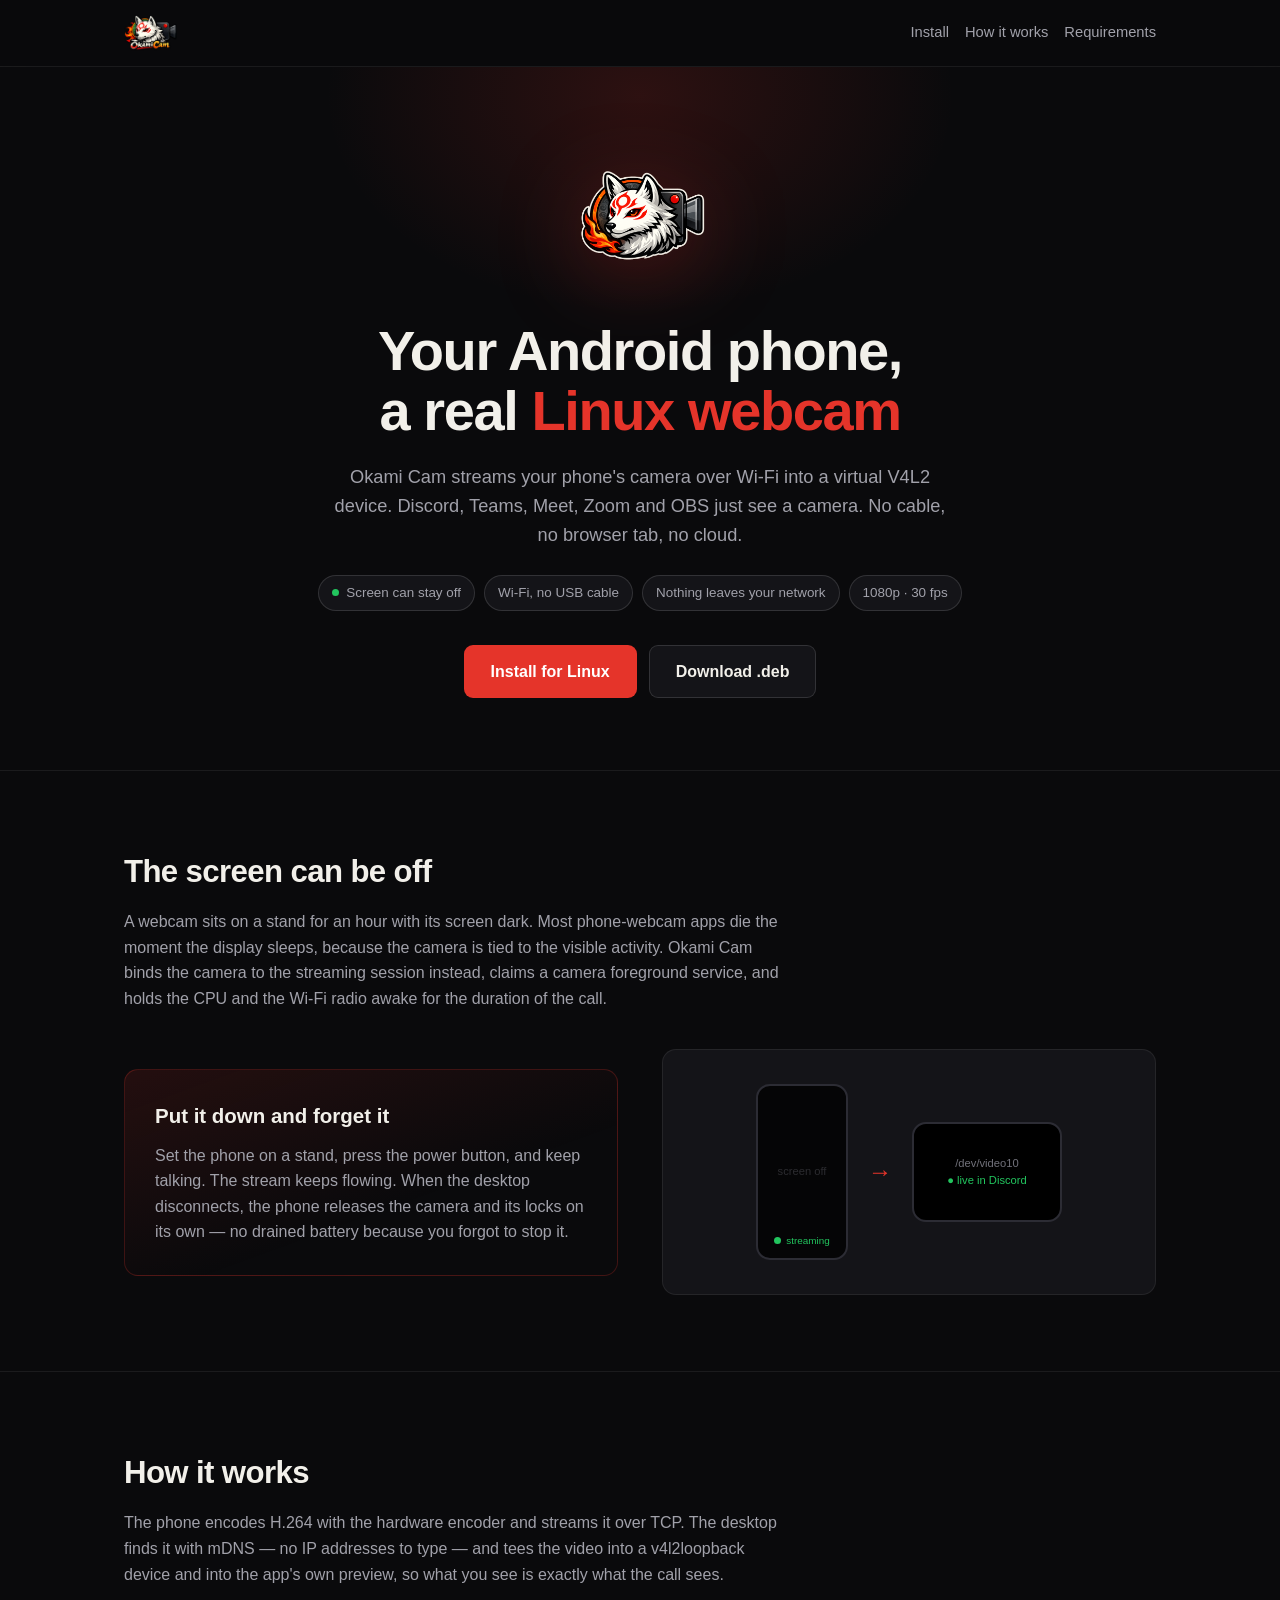
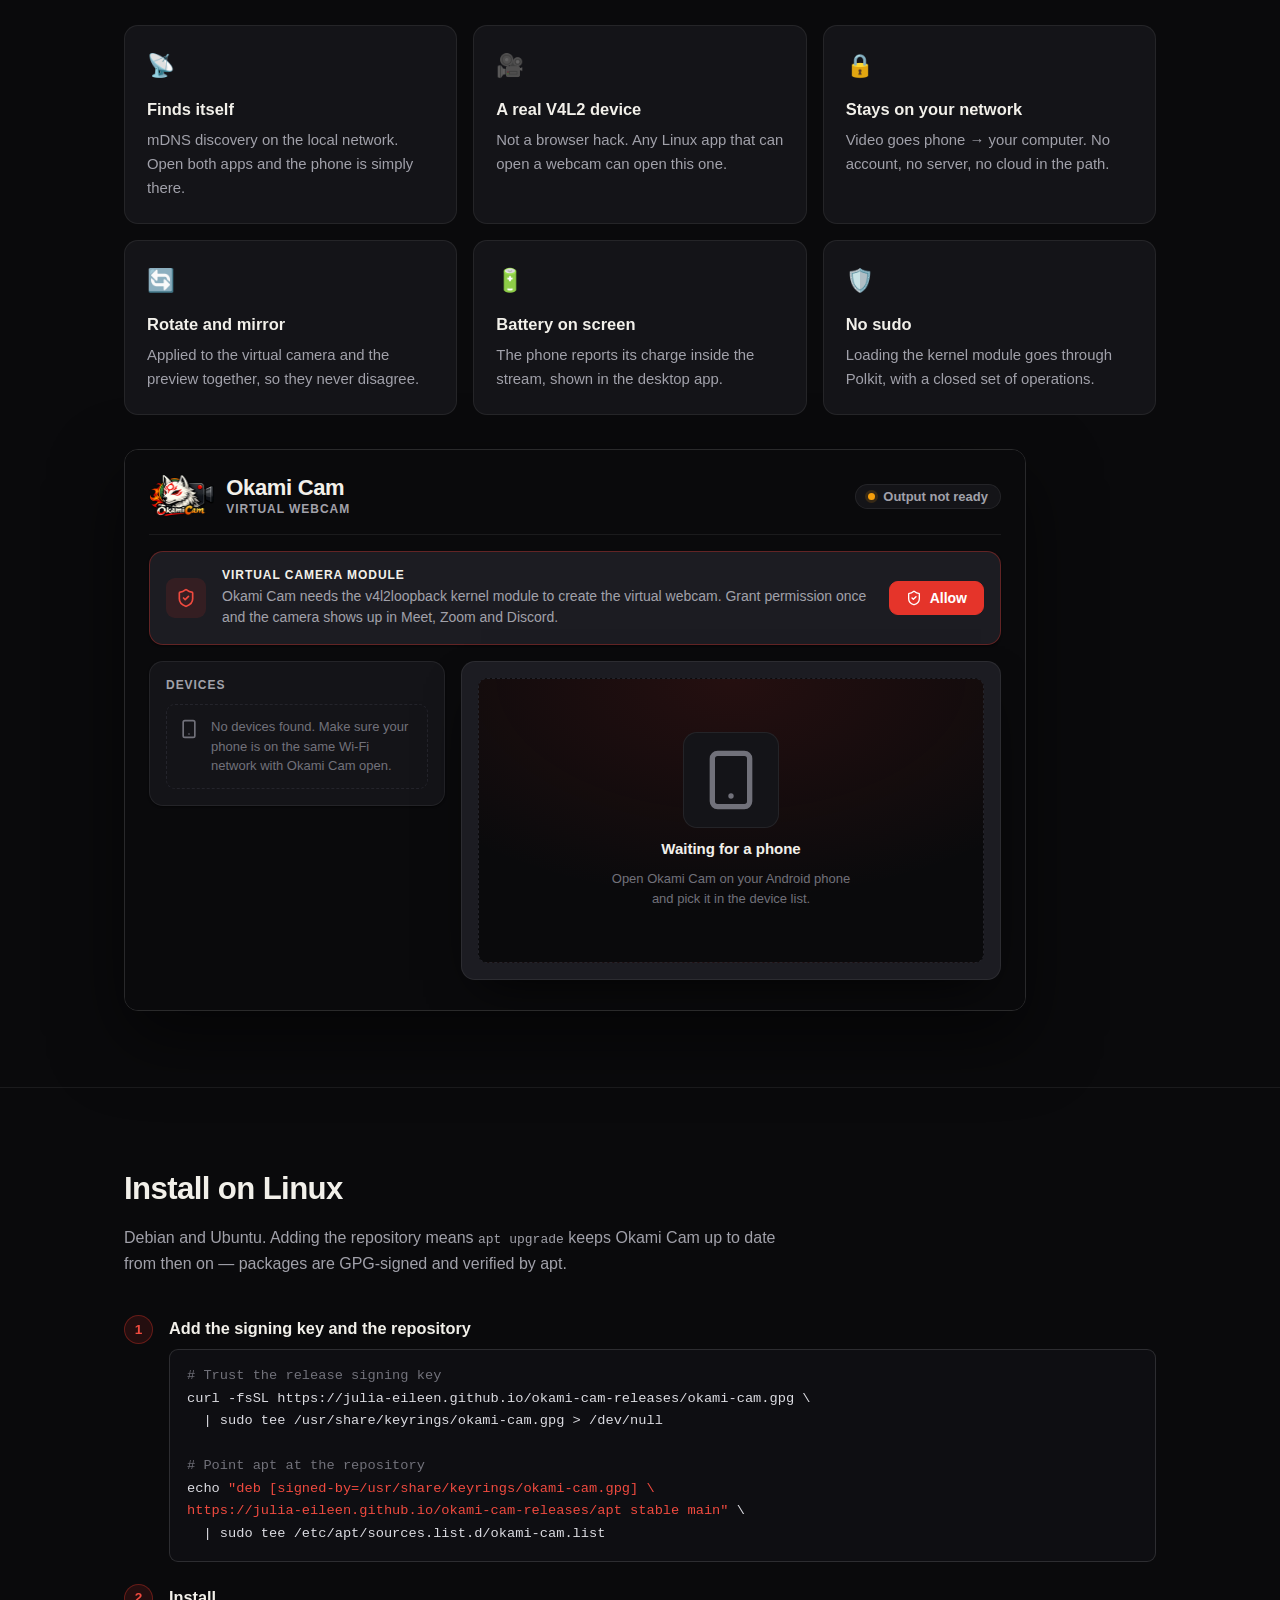
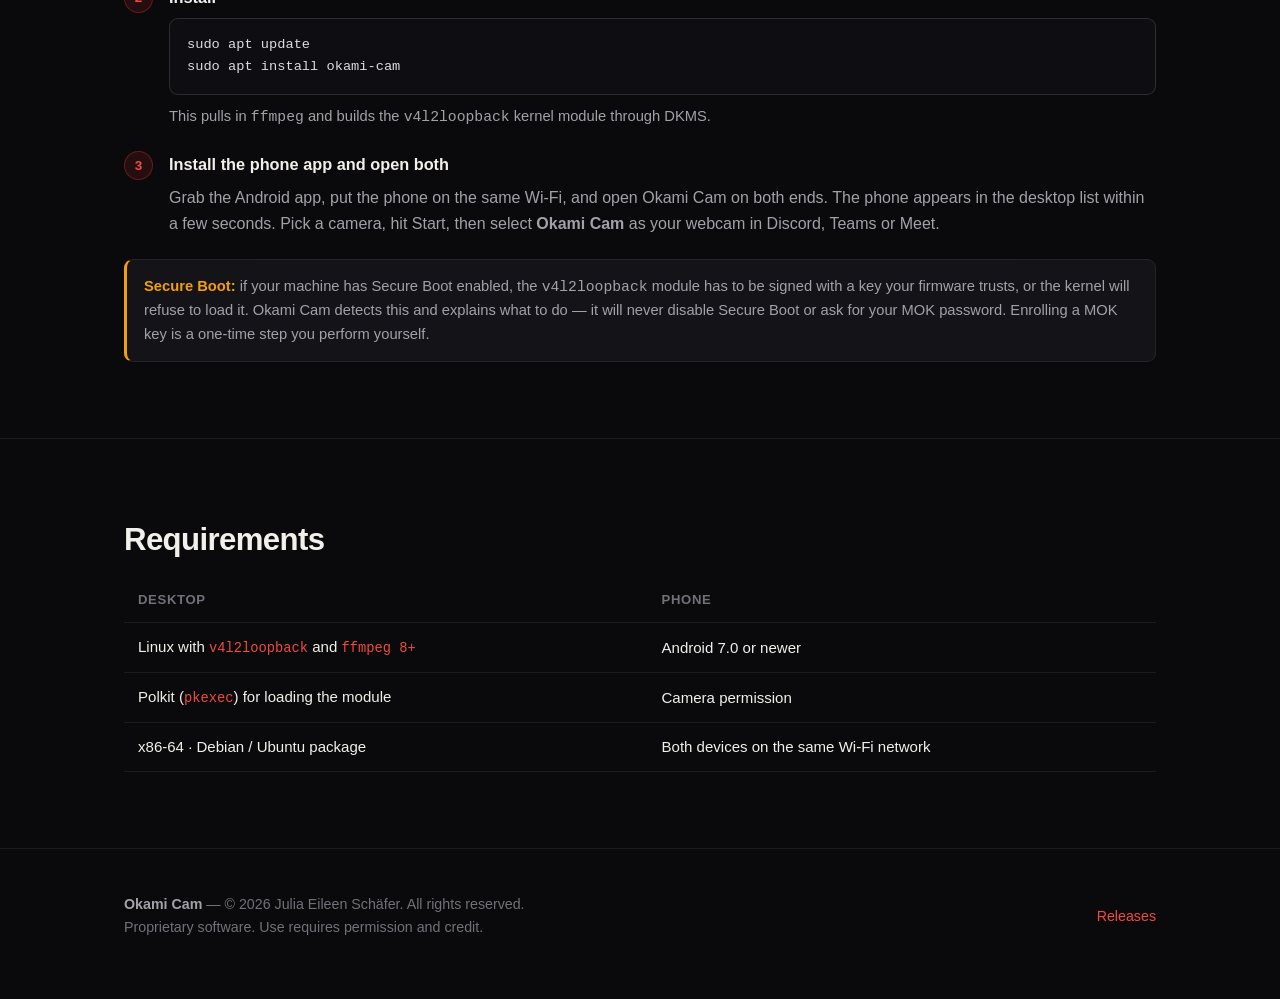
==== index.html @ b62a7951 "Publish Okami Cam 0.1.0 Landing page plus a signed APT repository, so "apt upgrade" keeps installs c" ====
<!doctype html>
<html lang="en">
<head>
<meta charset="utf-8">
<meta name="viewport" content="width=device-width, initial-scale=1">
<title>Okami Cam — your Android phone as a Linux webcam</title>
<meta name="description" content="Turn an Android phone into a native Linux virtual webcam over Wi-Fi. Works with Discord, Teams, Meet, Zoom and OBS. The phone's screen can stay off.">
<link rel="icon" href="assets/mark.png">
<meta property="og:title" content="Okami Cam">
<meta property="og:description" content="Your Android phone as a native Linux webcam, over Wi-Fi. The screen can stay off.">
<meta property="og:image" content="assets/mark.png">
<meta property="og:type" content="website">
<style>
  :root{
    --bg:#0a0a0c; --surface:#141418; --raised:#1c1c22;
    --line:rgba(255,255,255,.07); --line-strong:rgba(255,255,255,.13);
    --text:#f2f0ea; --text-2:#a1a1aa; --text-3:#71717a;
    --brand:#e5342a; --brand-hi:#f04a3f; --brand-soft:rgba(229,52,42,.12);
    --live:#22c55e; --warn:#f59e0b;
    --r:14px; --r-sm:9px;
    --mono:ui-monospace,"SFMono-Regular",Menlo,Consolas,"Liberation Mono",monospace;
  }
  *{box-sizing:border-box;margin:0;padding:0}
  html{scroll-behavior:smooth}
  body{
    background:var(--bg);color:var(--text);
    font-family:-apple-system,BlinkMacSystemFont,"Segoe UI",Roboto,Cantarell,sans-serif;
    line-height:1.6;-webkit-font-smoothing:antialiased;
  }
  .wrap{max-width:1080px;margin:0 auto;padding:0 24px}
  a{color:var(--brand-hi);text-decoration:none}
  a:hover{text-decoration:underline}

  /* ── header ── */
  header{position:sticky;top:0;z-index:20;backdrop-filter:blur(14px);
    background:rgba(10,10,12,.78);border-bottom:1px solid var(--line)}
  .nav{display:flex;align-items:center;gap:16px;height:66px}
  .nav img{height:36px;width:auto}
  .nav .spacer{flex:1}
  .nav a{color:var(--text-2);font-size:.92rem;font-weight:500}
  .nav a:hover{color:var(--text);text-decoration:none}
  @media(max-width:640px){.nav .hide-sm{display:none}}

  /* ── hero ── */
  .hero{position:relative;padding:88px 0 72px;text-align:center;overflow:hidden}
  .hero::before{content:"";position:absolute;inset:-40% 0 auto 50%;translate:-50% 0;
    width:900px;height:620px;background:radial-gradient(closest-side,rgba(229,52,42,.16),transparent 70%);
    pointer-events:none}
  .hero > *{position:relative}
  .hero img.mark{width:132px;height:132px;margin-bottom:26px;
    filter:drop-shadow(0 14px 42px rgba(229,52,42,.28))}
  h1{font-size:clamp(2.3rem,6vw,3.5rem);line-height:1.08;letter-spacing:-.025em;font-weight:800}
  h1 .accent{color:var(--brand)}
  .sub{margin:20px auto 0;max-width:620px;font-size:1.14rem;color:var(--text-2)}
  .badges{display:flex;flex-wrap:wrap;gap:9px;justify-content:center;margin-top:26px}
  .badge{display:inline-flex;align-items:center;gap:7px;padding:6px 13px;border-radius:999px;
    background:var(--surface);border:1px solid var(--line-strong);font-size:.84rem;color:var(--text-2)}
  .dot{width:7px;height:7px;border-radius:50%;background:var(--live)}
  .cta{display:flex;flex-wrap:wrap;gap:12px;justify-content:center;margin-top:34px}
  .btn{display:inline-flex;align-items:center;gap:9px;padding:13px 26px;border-radius:var(--r-sm);
    font-weight:650;font-size:1rem;transition:.18s;border:1px solid transparent}
  .btn-primary{background:var(--brand);color:#fff}
  .btn-primary:hover{background:var(--brand-hi);text-decoration:none;transform:translateY(-1px)}
  .btn-ghost{background:var(--surface);color:var(--text);border-color:var(--line-strong)}
  .btn-ghost:hover{background:var(--raised);text-decoration:none}

  /* ── sections ── */
  section{padding:76px 0;border-top:1px solid var(--line)}
  h2{font-size:1.95rem;letter-spacing:-.02em;font-weight:750;margin-bottom:12px}
  .lede{color:var(--text-2);max-width:660px;margin-bottom:38px}

  /* ── the killer feature ── */
  .spotlight{display:grid;grid-template-columns:1fr 1fr;gap:44px;align-items:center}
  @media(max-width:820px){.spotlight{grid-template-columns:1fr;gap:30px}}
  .spotlight .card{background:linear-gradient(160deg,var(--brand-soft),transparent 62%);
    border:1px solid rgba(229,52,42,.24);border-radius:var(--r);padding:30px}
  .spotlight h3{font-size:1.28rem;margin-bottom:10px}
  .spotlight p{color:var(--text-2)}
  .phone-demo{display:flex;align-items:center;justify-content:center;gap:20px;
    background:var(--surface);border:1px solid var(--line);border-radius:var(--r);padding:34px 20px}
  .screen{width:92px;height:176px;border-radius:14px;border:2px solid #2c2c34;background:#000;
    display:flex;align-items:center;justify-content:center;color:var(--text-3);font-size:.7rem;
    text-align:center;padding:8px;position:relative}
  .screen.off{background:#050506}
  .screen .live{position:absolute;bottom:10px;display:flex;align-items:center;gap:5px;
    font-size:.62rem;color:var(--live)}
  .arrow{color:var(--brand);font-size:1.5rem}

  /* ── feature grid ── */
  .grid{display:grid;grid-template-columns:repeat(auto-fit,minmax(255px,1fr));gap:16px}
  .feat{background:var(--surface);border:1px solid var(--line);border-radius:var(--r);padding:22px}
  .feat h3{font-size:1.03rem;margin-bottom:7px}
  .feat p{color:var(--text-2);font-size:.93rem}
  .feat .ico{font-size:1.4rem;margin-bottom:12px;display:block}

  /* ── install ── */
  .step{display:flex;gap:16px;margin-bottom:22px}
  .num{flex:none;width:29px;height:29px;border-radius:50%;background:var(--brand-soft);
    border:1px solid rgba(229,52,42,.35);color:var(--brand-hi);display:flex;align-items:center;
    justify-content:center;font-size:.85rem;font-weight:700}
  .step-body{flex:1;min-width:0}
  .step h3{font-size:1.02rem;margin-bottom:8px}
  pre{background:#0e0e12;border:1px solid var(--line-strong);border-radius:var(--r-sm);
    padding:15px 17px;overflow-x:auto;font-family:var(--mono);font-size:.855rem;line-height:1.65;
    color:#dcdce2;position:relative}
  pre .c{color:var(--text-3)}
  pre .k{color:var(--brand-hi)}
  .note{display:flex;gap:12px;background:var(--surface);border:1px solid var(--line);
    border-left:3px solid var(--warn);border-radius:var(--r-sm);padding:15px 17px;margin-top:12px}
  .note strong{color:var(--warn)}
  .note p{color:var(--text-2);font-size:.92rem}

  /* ── shot ── */
  .shot{border:1px solid var(--line-strong);border-radius:var(--r);overflow:hidden;
    box-shadow:0 28px 70px rgba(0,0,0,.55);max-width:100%;display:block;margin-top:8px}

  /* ── req table ── */
  table{width:100%;border-collapse:collapse;font-size:.94rem}
  th,td{text-align:left;padding:12px 14px;border-bottom:1px solid var(--line)}
  th{color:var(--text-3);font-weight:600;font-size:.82rem;text-transform:uppercase;letter-spacing:.05em}
  td code{font-family:var(--mono);font-size:.86rem;color:var(--brand-hi)}

  footer{padding:44px 0 60px;border-top:1px solid var(--line);color:var(--text-3);font-size:.89rem}
  footer .row{display:flex;flex-wrap:wrap;gap:14px;align-items:center;justify-content:space-between}
</style>
</head>
<body>

<header>
  <div class="wrap nav">
    <img src="assets/logo.png" alt="Okami Cam">
    <span class="spacer"></span>
    <a href="#install">Install</a>
    <a href="#how" class="hide-sm">How it works</a>
    <a href="#requirements" class="hide-sm">Requirements</a>
  </div>
</header>

<div class="hero">
  <div class="wrap">
    <img class="mark" src="assets/mark.png" alt="">
    <h1>Your Android phone,<br>a real <span class="accent">Linux webcam</span></h1>
    <p class="sub">
      Okami Cam streams your phone's camera over Wi‑Fi into a virtual V4L2 device.
      Discord, Teams, Meet, Zoom and OBS just see a camera. No cable, no browser tab, no cloud.
    </p>
    <div class="badges">
      <span class="badge"><span class="dot"></span> Screen can stay off</span>
      <span class="badge">Wi‑Fi, no USB cable</span>
      <span class="badge">Nothing leaves your network</span>
      <span class="badge">1080p&nbsp;·&nbsp;30&nbsp;fps</span>
    </div>
    <div class="cta">
      <a class="btn btn-primary" href="#install">Install for Linux</a>
      <a class="btn btn-ghost" href="https://github.com/julia-eileen/okami-cam-releases/releases/latest">Download .deb</a>
    </div>
  </div>
</div>

<section id="why">
  <div class="wrap">
    <h2>The screen can be off</h2>
    <p class="lede">
      A webcam sits on a stand for an hour with its screen dark. Most phone‑webcam apps
      die the moment the display sleeps, because the camera is tied to the visible activity.
      Okami Cam binds the camera to the streaming session instead, claims a camera foreground
      service, and holds the CPU and the Wi‑Fi radio awake for the duration of the call.
    </p>
    <div class="spotlight">
      <div class="card">
        <h3>Put it down and forget it</h3>
        <p>
          Set the phone on a stand, press the power button, and keep talking. The stream
          keeps flowing. When the desktop disconnects, the phone releases the camera and
          its locks on its own — no drained battery because you forgot to stop it.
        </p>
      </div>
      <div class="phone-demo">
        <div class="screen off">
          <span style="opacity:.35">screen off</span>
          <span class="live"><span class="dot"></span> streaming</span>
        </div>
        <span class="arrow">→</span>
        <div class="screen" style="width:150px;height:100px">
          <span>/dev/video10<br><span style="color:var(--live)">● live in Discord</span></span>
        </div>
      </div>
    </div>
  </div>
</section>

<section id="how">
  <div class="wrap">
    <h2>How it works</h2>
    <p class="lede">
      The phone encodes H.264 with the hardware encoder and streams it over TCP. The desktop
      finds it with mDNS — no IP addresses to type — and tees the video into a v4l2loopback
      device and into the app's own preview, so what you see is exactly what the call sees.
    </p>
    <div class="grid">
      <div class="feat"><span class="ico">📡</span><h3>Finds itself</h3>
        <p>mDNS discovery on the local network. Open both apps and the phone is simply there.</p></div>
      <div class="feat"><span class="ico">🎥</span><h3>A real V4L2 device</h3>
        <p>Not a browser hack. Any Linux app that can open a webcam can open this one.</p></div>
      <div class="feat"><span class="ico">🔒</span><h3>Stays on your network</h3>
        <p>Video goes phone → your computer. No account, no server, no cloud in the path.</p></div>
      <div class="feat"><span class="ico">🔄</span><h3>Rotate and mirror</h3>
        <p>Applied to the virtual camera and the preview together, so they never disagree.</p></div>
      <div class="feat"><span class="ico">🔋</span><h3>Battery on screen</h3>
        <p>The phone reports its charge inside the stream, shown in the desktop app.</p></div>
      <div class="feat"><span class="ico">🛡️</span><h3>No sudo</h3>
        <p>Loading the kernel module goes through Polkit, with a closed set of operations.</p></div>
    </div>
    <img class="shot" src="assets/screenshot.png" alt="The Okami Cam desktop app" style="margin-top:34px">
  </div>
</section>

<section id="install">
  <div class="wrap">
    <h2>Install on Linux</h2>
    <p class="lede">
      Debian and Ubuntu. Adding the repository means <code>apt upgrade</code> keeps Okami Cam
      up to date from then on — packages are GPG‑signed and verified by apt.
    </p>

    <div class="step">
      <div class="num">1</div>
      <div class="step-body">
        <h3>Add the signing key and the repository</h3>
<pre><span class="c"># Trust the release signing key</span>
curl -fsSL https://julia-eileen.github.io/okami-cam-releases/okami-cam.gpg \
  | sudo tee /usr/share/keyrings/okami-cam.gpg &gt; /dev/null

<span class="c"># Point apt at the repository</span>
echo <span class="k">"deb [signed-by=/usr/share/keyrings/okami-cam.gpg] \
https://julia-eileen.github.io/okami-cam-releases/apt stable main"</span> \
  | sudo tee /etc/apt/sources.list.d/okami-cam.list</pre>
      </div>
    </div>

    <div class="step">
      <div class="num">2</div>
      <div class="step-body">
        <h3>Install</h3>
<pre>sudo apt update
sudo apt install okami-cam</pre>
        <p style="color:var(--text-2);font-size:.92rem;margin-top:10px">
          This pulls in <code>ffmpeg</code> and builds the <code>v4l2loopback</code> kernel
          module through DKMS.
        </p>
      </div>
    </div>

    <div class="step">
      <div class="num">3</div>
      <div class="step-body">
        <h3>Install the phone app and open both</h3>
        <p style="color:var(--text-2)">
          Grab the Android app, put the phone on the same Wi‑Fi, and open Okami Cam on both
          ends. The phone appears in the desktop list within a few seconds. Pick a camera,
          hit Start, then select <strong>Okami Cam</strong> as your webcam in Discord, Teams
          or Meet.
        </p>
      </div>
    </div>

    <div class="note">
      <div>
        <p><strong>Secure Boot:</strong> if your machine has Secure Boot enabled, the
        <code>v4l2loopback</code> module has to be signed with a key your firmware trusts, or the
        kernel will refuse to load it. Okami Cam detects this and explains what to do — it will
        never disable Secure Boot or ask for your MOK password. Enrolling a MOK key is a
        one‑time step you perform yourself.</p>
      </div>
    </div>
  </div>
</section>

<section id="requirements">
  <div class="wrap">
    <h2>Requirements</h2>
    <table>
      <tr><th>Desktop</th><th>Phone</th></tr>
      <tr>
        <td>Linux with <code>v4l2loopback</code> and <code>ffmpeg 8+</code></td>
        <td>Android 7.0 or newer</td>
      </tr>
      <tr>
        <td>Polkit (<code>pkexec</code>) for loading the module</td>
        <td>Camera permission</td>
      </tr>
      <tr>
        <td>x86‑64 · Debian / Ubuntu package</td>
        <td>Both devices on the same Wi‑Fi network</td>
      </tr>
    </table>
  </div>
</section>

<footer>
  <div class="wrap row">
    <div>
      <strong style="color:var(--text-2)">Okami Cam</strong> — © 2026 Julia Eileen Schäfer.
      All rights reserved.<br>
      Proprietary software. Use requires permission and credit.
    </div>
    <div><a href="https://github.com/julia-eileen/okami-cam-releases/releases">Releases</a></div>
  </div>
</footer>

</body>
</html>
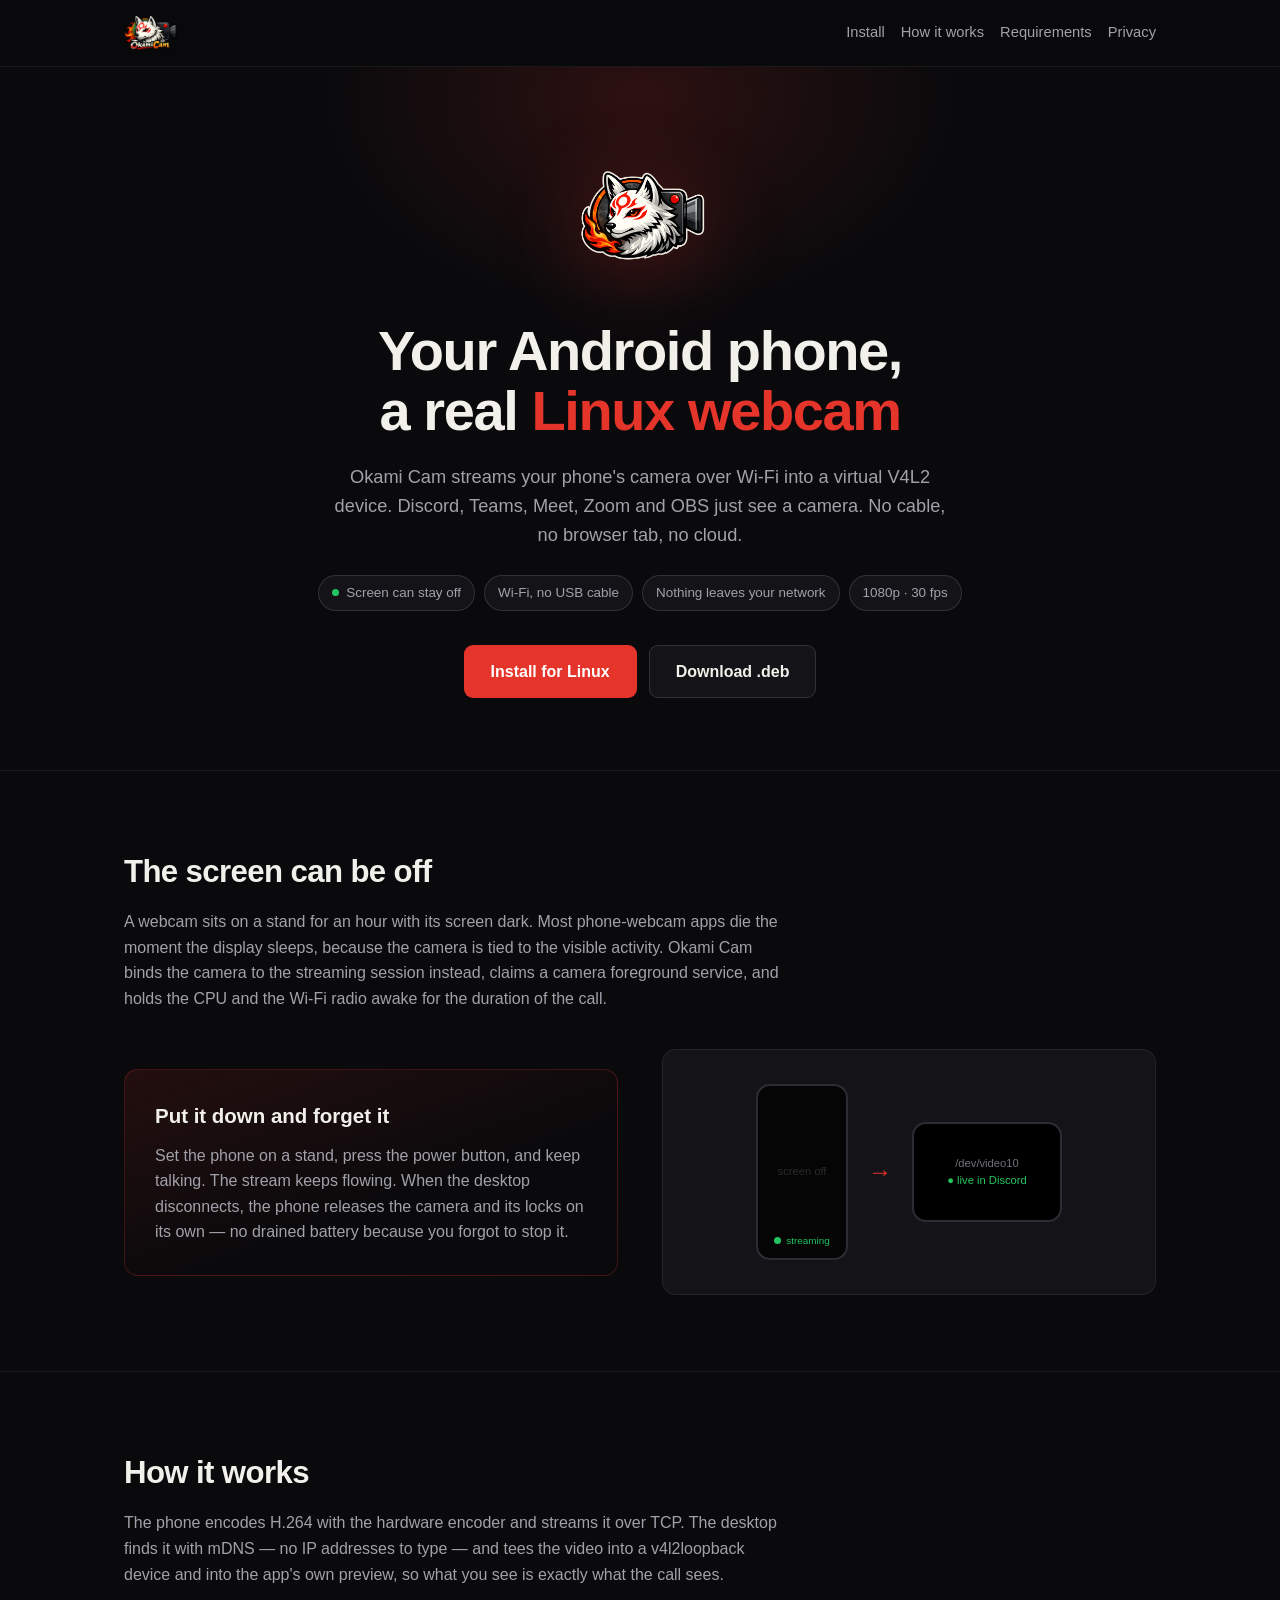
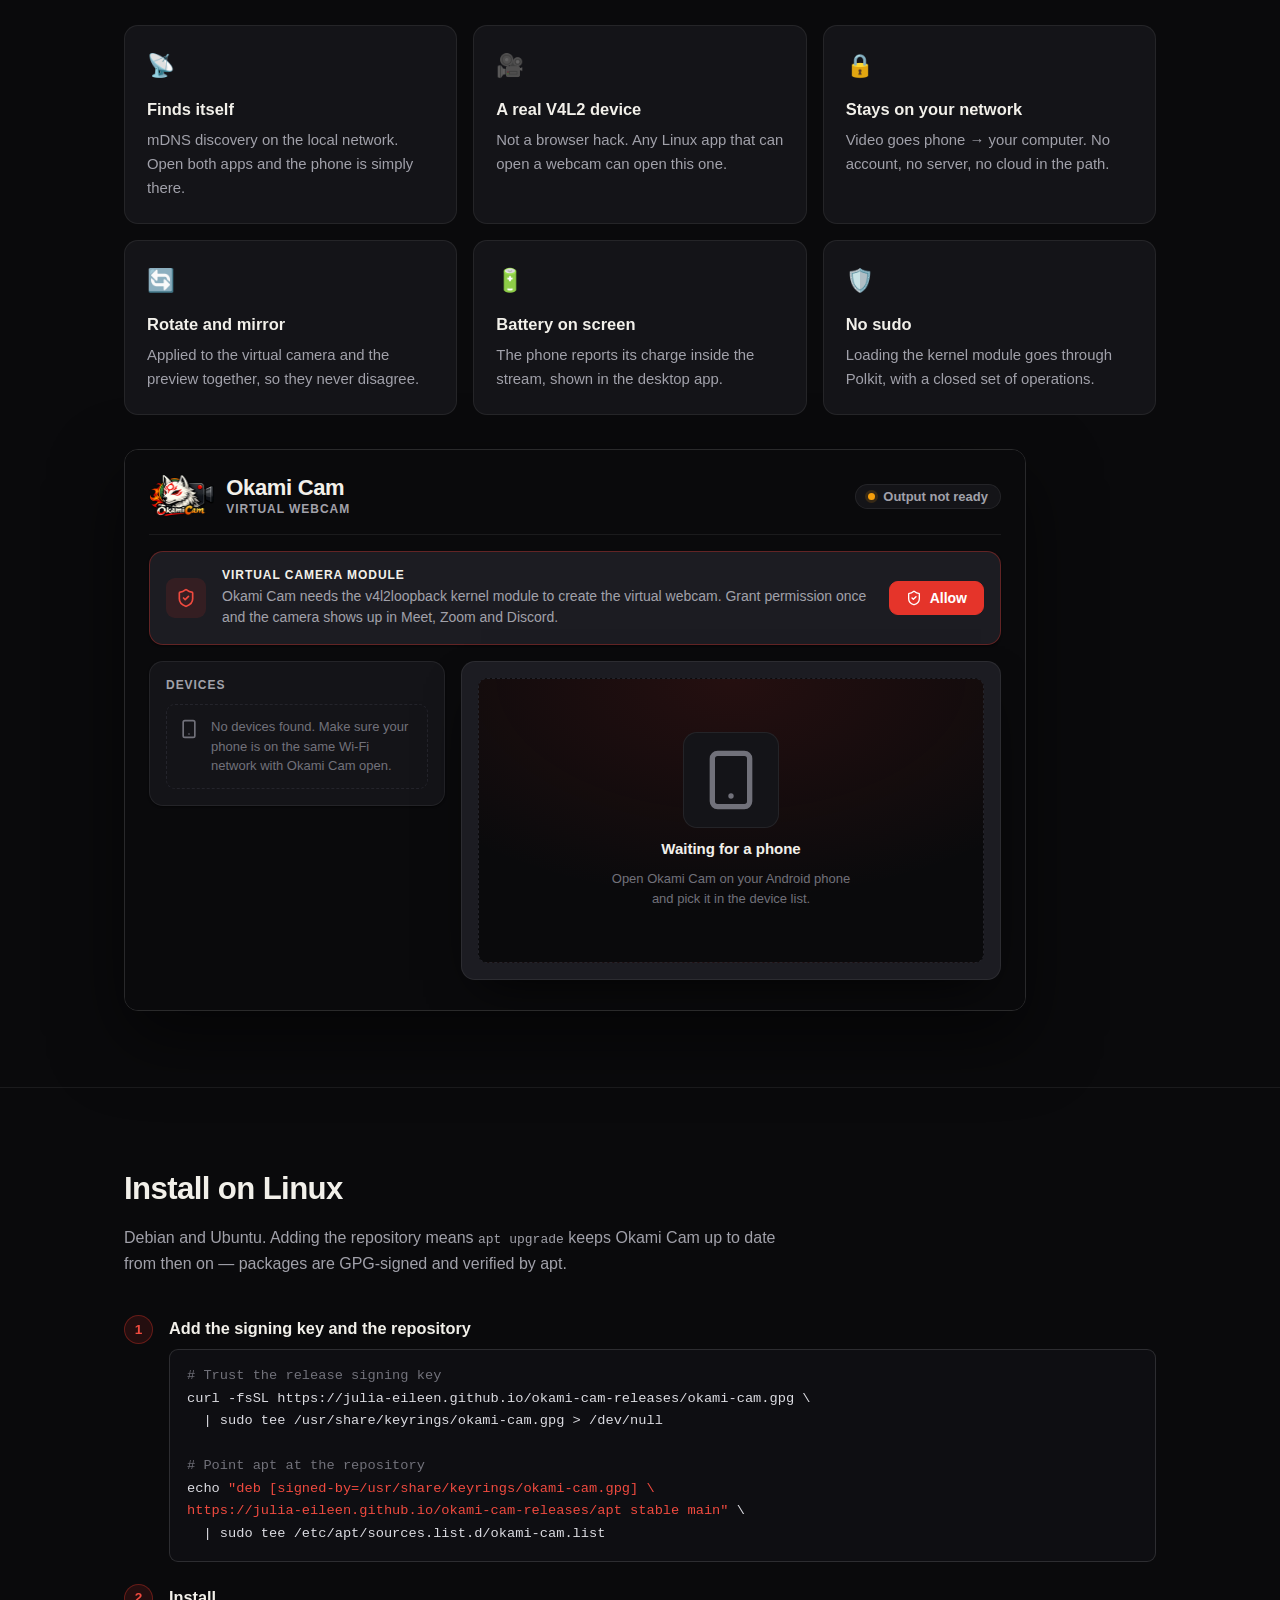
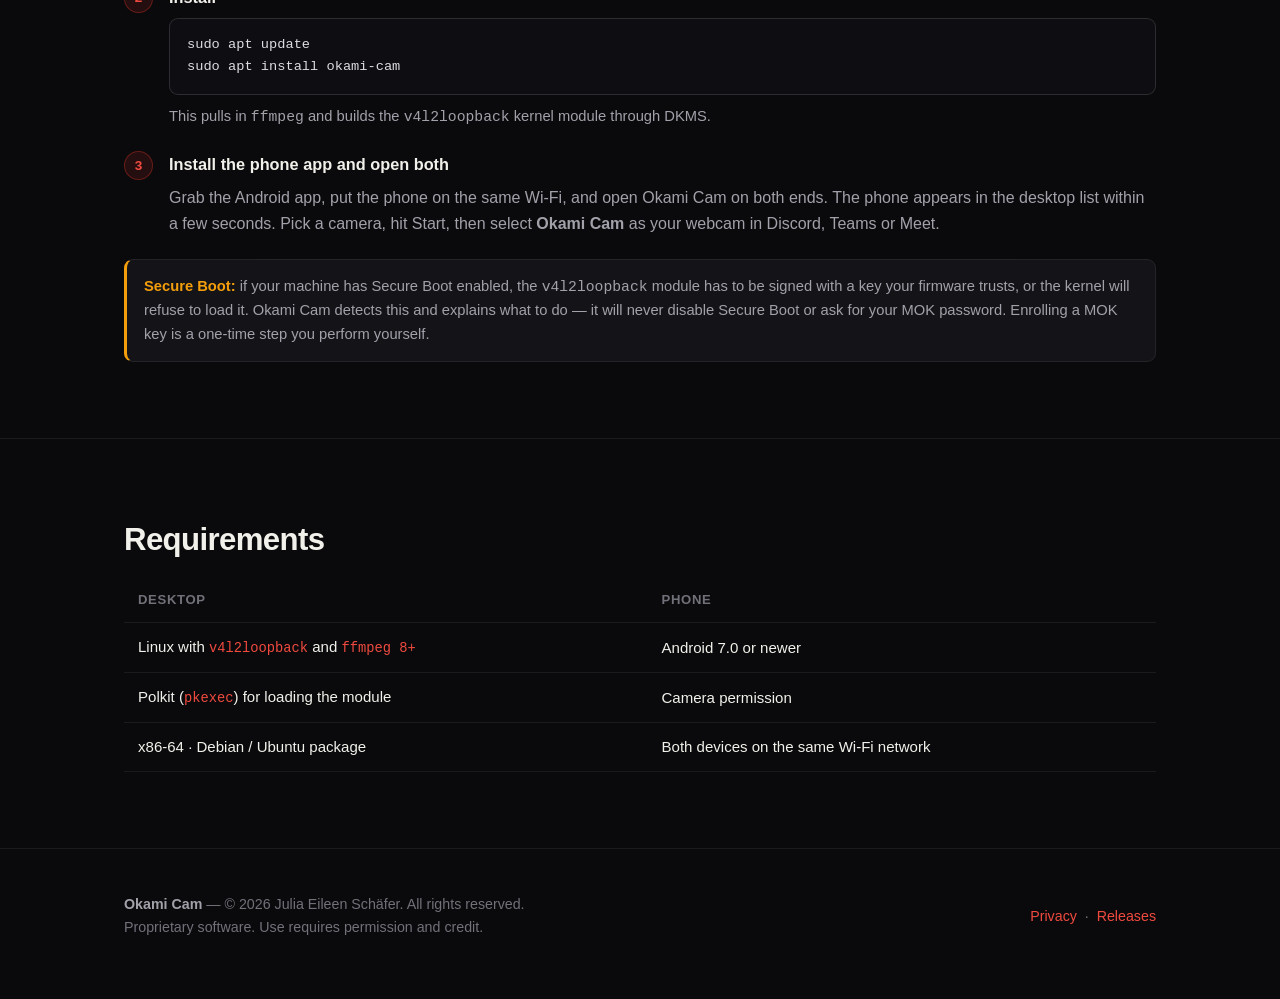
==== commit 9d6f0ce9: "Add the privacy policy Required for the Google Play listing, which needs a public, non-editable URL " ====
--- a/index.html
+++ b/index.html
@@ -10,119 +10,7 @@
 <meta property="og:description" content="Your Android phone as a native Linux webcam, over Wi-Fi. The screen can stay off.">
 <meta property="og:image" content="assets/mark.png">
 <meta property="og:type" content="website">
-<style>
-  :root{
-    --bg:#0a0a0c; --surface:#141418; --raised:#1c1c22;
-    --line:rgba(255,255,255,.07); --line-strong:rgba(255,255,255,.13);
-    --text:#f2f0ea; --text-2:#a1a1aa; --text-3:#71717a;
-    --brand:#e5342a; --brand-hi:#f04a3f; --brand-soft:rgba(229,52,42,.12);
-    --live:#22c55e; --warn:#f59e0b;
-    --r:14px; --r-sm:9px;
-    --mono:ui-monospace,"SFMono-Regular",Menlo,Consolas,"Liberation Mono",monospace;
-  }
-  *{box-sizing:border-box;margin:0;padding:0}
-  html{scroll-behavior:smooth}
-  body{
-    background:var(--bg);color:var(--text);
-    font-family:-apple-system,BlinkMacSystemFont,"Segoe UI",Roboto,Cantarell,sans-serif;
-    line-height:1.6;-webkit-font-smoothing:antialiased;
-  }
-  .wrap{max-width:1080px;margin:0 auto;padding:0 24px}
-  a{color:var(--brand-hi);text-decoration:none}
-  a:hover{text-decoration:underline}
-
-  /* ── header ── */
-  header{position:sticky;top:0;z-index:20;backdrop-filter:blur(14px);
-    background:rgba(10,10,12,.78);border-bottom:1px solid var(--line)}
-  .nav{display:flex;align-items:center;gap:16px;height:66px}
-  .nav img{height:36px;width:auto}
-  .nav .spacer{flex:1}
-  .nav a{color:var(--text-2);font-size:.92rem;font-weight:500}
-  .nav a:hover{color:var(--text);text-decoration:none}
-  @media(max-width:640px){.nav .hide-sm{display:none}}
-
-  /* ── hero ── */
-  .hero{position:relative;padding:88px 0 72px;text-align:center;overflow:hidden}
-  .hero::before{content:"";position:absolute;inset:-40% 0 auto 50%;translate:-50% 0;
-    width:900px;height:620px;background:radial-gradient(closest-side,rgba(229,52,42,.16),transparent 70%);
-    pointer-events:none}
-  .hero > *{position:relative}
-  .hero img.mark{width:132px;height:132px;margin-bottom:26px;
-    filter:drop-shadow(0 14px 42px rgba(229,52,42,.28))}
-  h1{font-size:clamp(2.3rem,6vw,3.5rem);line-height:1.08;letter-spacing:-.025em;font-weight:800}
-  h1 .accent{color:var(--brand)}
-  .sub{margin:20px auto 0;max-width:620px;font-size:1.14rem;color:var(--text-2)}
-  .badges{display:flex;flex-wrap:wrap;gap:9px;justify-content:center;margin-top:26px}
-  .badge{display:inline-flex;align-items:center;gap:7px;padding:6px 13px;border-radius:999px;
-    background:var(--surface);border:1px solid var(--line-strong);font-size:.84rem;color:var(--text-2)}
-  .dot{width:7px;height:7px;border-radius:50%;background:var(--live)}
-  .cta{display:flex;flex-wrap:wrap;gap:12px;justify-content:center;margin-top:34px}
-  .btn{display:inline-flex;align-items:center;gap:9px;padding:13px 26px;border-radius:var(--r-sm);
-    font-weight:650;font-size:1rem;transition:.18s;border:1px solid transparent}
-  .btn-primary{background:var(--brand);color:#fff}
-  .btn-primary:hover{background:var(--brand-hi);text-decoration:none;transform:translateY(-1px)}
-  .btn-ghost{background:var(--surface);color:var(--text);border-color:var(--line-strong)}
-  .btn-ghost:hover{background:var(--raised);text-decoration:none}
-
-  /* ── sections ── */
-  section{padding:76px 0;border-top:1px solid var(--line)}
-  h2{font-size:1.95rem;letter-spacing:-.02em;font-weight:750;margin-bottom:12px}
-  .lede{color:var(--text-2);max-width:660px;margin-bottom:38px}
-
-  /* ── the killer feature ── */
-  .spotlight{display:grid;grid-template-columns:1fr 1fr;gap:44px;align-items:center}
-  @media(max-width:820px){.spotlight{grid-template-columns:1fr;gap:30px}}
-  .spotlight .card{background:linear-gradient(160deg,var(--brand-soft),transparent 62%);
-    border:1px solid rgba(229,52,42,.24);border-radius:var(--r);padding:30px}
-  .spotlight h3{font-size:1.28rem;margin-bottom:10px}
-  .spotlight p{color:var(--text-2)}
-  .phone-demo{display:flex;align-items:center;justify-content:center;gap:20px;
-    background:var(--surface);border:1px solid var(--line);border-radius:var(--r);padding:34px 20px}
-  .screen{width:92px;height:176px;border-radius:14px;border:2px solid #2c2c34;background:#000;
-    display:flex;align-items:center;justify-content:center;color:var(--text-3);font-size:.7rem;
-    text-align:center;padding:8px;position:relative}
-  .screen.off{background:#050506}
-  .screen .live{position:absolute;bottom:10px;display:flex;align-items:center;gap:5px;
-    font-size:.62rem;color:var(--live)}
-  .arrow{color:var(--brand);font-size:1.5rem}
-
-  /* ── feature grid ── */
-  .grid{display:grid;grid-template-columns:repeat(auto-fit,minmax(255px,1fr));gap:16px}
-  .feat{background:var(--surface);border:1px solid var(--line);border-radius:var(--r);padding:22px}
-  .feat h3{font-size:1.03rem;margin-bottom:7px}
-  .feat p{color:var(--text-2);font-size:.93rem}
-  .feat .ico{font-size:1.4rem;margin-bottom:12px;display:block}
-
-  /* ── install ── */
-  .step{display:flex;gap:16px;margin-bottom:22px}
-  .num{flex:none;width:29px;height:29px;border-radius:50%;background:var(--brand-soft);
-    border:1px solid rgba(229,52,42,.35);color:var(--brand-hi);display:flex;align-items:center;
-    justify-content:center;font-size:.85rem;font-weight:700}
-  .step-body{flex:1;min-width:0}
-  .step h3{font-size:1.02rem;margin-bottom:8px}
-  pre{background:#0e0e12;border:1px solid var(--line-strong);border-radius:var(--r-sm);
-    padding:15px 17px;overflow-x:auto;font-family:var(--mono);font-size:.855rem;line-height:1.65;
-    color:#dcdce2;position:relative}
-  pre .c{color:var(--text-3)}
-  pre .k{color:var(--brand-hi)}
-  .note{display:flex;gap:12px;background:var(--surface);border:1px solid var(--line);
-    border-left:3px solid var(--warn);border-radius:var(--r-sm);padding:15px 17px;margin-top:12px}
-  .note strong{color:var(--warn)}
-  .note p{color:var(--text-2);font-size:.92rem}
-
-  /* ── shot ── */
-  .shot{border:1px solid var(--line-strong);border-radius:var(--r);overflow:hidden;
-    box-shadow:0 28px 70px rgba(0,0,0,.55);max-width:100%;display:block;margin-top:8px}
-
-  /* ── req table ── */
-  table{width:100%;border-collapse:collapse;font-size:.94rem}
-  th,td{text-align:left;padding:12px 14px;border-bottom:1px solid var(--line)}
-  th{color:var(--text-3);font-weight:600;font-size:.82rem;text-transform:uppercase;letter-spacing:.05em}
-  td code{font-family:var(--mono);font-size:.86rem;color:var(--brand-hi)}
-
-  footer{padding:44px 0 60px;border-top:1px solid var(--line);color:var(--text-3);font-size:.89rem}
-  footer .row{display:flex;flex-wrap:wrap;gap:14px;align-items:center;justify-content:space-between}
-</style>
+<link rel="stylesheet" href="style.css">
 </head>
 <body>
 
@@ -133,6 +21,7 @@
     <a href="#install">Install</a>
     <a href="#how" class="hide-sm">How it works</a>
     <a href="#requirements" class="hide-sm">Requirements</a>
+    <a href="privacy.html" class="hide-sm">Privacy</a>
   </div>
 </header>
 
@@ -304,7 +193,7 @@
       All rights reserved.<br>
       Proprietary software. Use requires permission and credit.
     </div>
-    <div><a href="https://github.com/julia-eileen/okami-cam-releases/releases">Releases</a></div>
+    <div><a href="privacy.html">Privacy</a> &nbsp;·&nbsp; <a href="https://github.com/julia-eileen/okami-cam-releases/releases">Releases</a></div>
   </div>
 </footer>
 
--- a/style.css
+++ b/style.css
@@ -0,0 +1,135 @@
+:root{
+    --bg:#0a0a0c; --surface:#141418; --raised:#1c1c22;
+    --line:rgba(255,255,255,.07); --line-strong:rgba(255,255,255,.13);
+    --text:#f2f0ea; --text-2:#a1a1aa; --text-3:#71717a;
+    --brand:#e5342a; --brand-hi:#f04a3f; --brand-soft:rgba(229,52,42,.12);
+    --live:#22c55e; --warn:#f59e0b;
+    --r:14px; --r-sm:9px;
+    --mono:ui-monospace,"SFMono-Regular",Menlo,Consolas,"Liberation Mono",monospace;
+  }
+  *{box-sizing:border-box;margin:0;padding:0}
+  html{scroll-behavior:smooth}
+  body{
+    background:var(--bg);color:var(--text);
+    font-family:-apple-system,BlinkMacSystemFont,"Segoe UI",Roboto,Cantarell,sans-serif;
+    line-height:1.6;-webkit-font-smoothing:antialiased;
+  }
+  .wrap{max-width:1080px;margin:0 auto;padding:0 24px}
+  a{color:var(--brand-hi);text-decoration:none}
+  a:hover{text-decoration:underline}
+
+  /* ── header ── */
+  header{position:sticky;top:0;z-index:20;backdrop-filter:blur(14px);
+    background:rgba(10,10,12,.78);border-bottom:1px solid var(--line)}
+  .nav{display:flex;align-items:center;gap:16px;height:66px}
+  .nav img{height:36px;width:auto}
+  .nav .spacer{flex:1}
+  .nav a{color:var(--text-2);font-size:.92rem;font-weight:500}
+  .nav a:hover{color:var(--text);text-decoration:none}
+  @media(max-width:640px){.nav .hide-sm{display:none}}
+
+  /* ── hero ── */
+  .hero{position:relative;padding:88px 0 72px;text-align:center;overflow:hidden}
+  .hero::before{content:"";position:absolute;inset:-40% 0 auto 50%;translate:-50% 0;
+    width:900px;height:620px;background:radial-gradient(closest-side,rgba(229,52,42,.16),transparent 70%);
+    pointer-events:none}
+  .hero > *{position:relative}
+  .hero img.mark{width:132px;height:132px;margin-bottom:26px;
+    filter:drop-shadow(0 14px 42px rgba(229,52,42,.28))}
+  h1{font-size:clamp(2.3rem,6vw,3.5rem);line-height:1.08;letter-spacing:-.025em;font-weight:800}
+  h1 .accent{color:var(--brand)}
+  .sub{margin:20px auto 0;max-width:620px;font-size:1.14rem;color:var(--text-2)}
+  .badges{display:flex;flex-wrap:wrap;gap:9px;justify-content:center;margin-top:26px}
+  .badge{display:inline-flex;align-items:center;gap:7px;padding:6px 13px;border-radius:999px;
+    background:var(--surface);border:1px solid var(--line-strong);font-size:.84rem;color:var(--text-2)}
+  .dot{width:7px;height:7px;border-radius:50%;background:var(--live)}
+  .cta{display:flex;flex-wrap:wrap;gap:12px;justify-content:center;margin-top:34px}
+  .btn{display:inline-flex;align-items:center;gap:9px;padding:13px 26px;border-radius:var(--r-sm);
+    font-weight:650;font-size:1rem;transition:.18s;border:1px solid transparent}
+  .btn-primary{background:var(--brand);color:#fff}
+  .btn-primary:hover{background:var(--brand-hi);text-decoration:none;transform:translateY(-1px)}
+  .btn-ghost{background:var(--surface);color:var(--text);border-color:var(--line-strong)}
+  .btn-ghost:hover{background:var(--raised);text-decoration:none}
+
+  /* ── sections ── */
+  section{padding:76px 0;border-top:1px solid var(--line)}
+  h2{font-size:1.95rem;letter-spacing:-.02em;font-weight:750;margin-bottom:12px}
+  .lede{color:var(--text-2);max-width:660px;margin-bottom:38px}
+
+  /* ── the killer feature ── */
+  .spotlight{display:grid;grid-template-columns:1fr 1fr;gap:44px;align-items:center}
+  @media(max-width:820px){.spotlight{grid-template-columns:1fr;gap:30px}}
+  .spotlight .card{background:linear-gradient(160deg,var(--brand-soft),transparent 62%);
+    border:1px solid rgba(229,52,42,.24);border-radius:var(--r);padding:30px}
+  .spotlight h3{font-size:1.28rem;margin-bottom:10px}
+  .spotlight p{color:var(--text-2)}
+  .phone-demo{display:flex;align-items:center;justify-content:center;gap:20px;
+    background:var(--surface);border:1px solid var(--line);border-radius:var(--r);padding:34px 20px}
+  .screen{width:92px;height:176px;border-radius:14px;border:2px solid #2c2c34;background:#000;
+    display:flex;align-items:center;justify-content:center;color:var(--text-3);font-size:.7rem;
+    text-align:center;padding:8px;position:relative}
+  .screen.off{background:#050506}
+  .screen .live{position:absolute;bottom:10px;display:flex;align-items:center;gap:5px;
+    font-size:.62rem;color:var(--live)}
+  .arrow{color:var(--brand);font-size:1.5rem}
+
+  /* ── feature grid ── */
+  .grid{display:grid;grid-template-columns:repeat(auto-fit,minmax(255px,1fr));gap:16px}
+  .feat{background:var(--surface);border:1px solid var(--line);border-radius:var(--r);padding:22px}
+  .feat h3{font-size:1.03rem;margin-bottom:7px}
+  .feat p{color:var(--text-2);font-size:.93rem}
+  .feat .ico{font-size:1.4rem;margin-bottom:12px;display:block}
+
+  /* ── install ── */
+  .step{display:flex;gap:16px;margin-bottom:22px}
+  .num{flex:none;width:29px;height:29px;border-radius:50%;background:var(--brand-soft);
+    border:1px solid rgba(229,52,42,.35);color:var(--brand-hi);display:flex;align-items:center;
+    justify-content:center;font-size:.85rem;font-weight:700}
+  .step-body{flex:1;min-width:0}
+  .step h3{font-size:1.02rem;margin-bottom:8px}
+  pre{background:#0e0e12;border:1px solid var(--line-strong);border-radius:var(--r-sm);
+    padding:15px 17px;overflow-x:auto;font-family:var(--mono);font-size:.855rem;line-height:1.65;
+    color:#dcdce2;position:relative}
+  pre .c{color:var(--text-3)}
+  pre .k{color:var(--brand-hi)}
+  .note{display:flex;gap:12px;background:var(--surface);border:1px solid var(--line);
+    border-left:3px solid var(--warn);border-radius:var(--r-sm);padding:15px 17px;margin-top:12px}
+  .note strong{color:var(--warn)}
+  .note p{color:var(--text-2);font-size:.92rem}
+
+  /* ── shot ── */
+  .shot{border:1px solid var(--line-strong);border-radius:var(--r);overflow:hidden;
+    box-shadow:0 28px 70px rgba(0,0,0,.55);max-width:100%;display:block;margin-top:8px}
+
+  /* ── req table ── */
+  table{width:100%;border-collapse:collapse;font-size:.94rem}
+  th,td{text-align:left;padding:12px 14px;border-bottom:1px solid var(--line)}
+  th{color:var(--text-3);font-weight:600;font-size:.82rem;text-transform:uppercase;letter-spacing:.05em}
+  td code{font-family:var(--mono);font-size:.86rem;color:var(--brand-hi)}
+
+  footer{padding:44px 0 60px;border-top:1px solid var(--line);color:var(--text-3);font-size:.89rem}
+  footer .row{display:flex;flex-wrap:wrap;gap:14px;align-items:center;justify-content:space-between}
+
+/* ── long-form pages (privacy, terms) ── */
+.doc{max-width:760px;margin:0 auto;padding:56px 24px 90px}
+.doc h1{font-size:2.2rem;margin-bottom:8px}
+.doc .meta{color:var(--text-3);font-size:.9rem;margin-bottom:38px}
+.doc h2{font-size:1.28rem;margin:38px 0 12px;letter-spacing:-.01em}
+.doc h3{font-size:1.02rem;margin:24px 0 8px;color:var(--text)}
+.doc p,.doc li{color:var(--text-2);margin-bottom:12px}
+.doc ul{padding-left:22px}
+.doc li{margin-bottom:7px}
+.doc strong{color:var(--text)}
+.doc .callout{background:var(--surface);border:1px solid var(--line);
+  border-left:3px solid var(--brand);border-radius:var(--r-sm);padding:18px 20px;margin:22px 0}
+.doc .callout p:last-child{margin-bottom:0}
+.doc table{margin:18px 0}
+.doc table{table-layout:auto}
+.doc td:first-child{color:var(--text);font-weight:550;white-space:nowrap}
+/* Three-column tables (what / why / where) need the prose columns to breathe;
+   pinning the first column at a percentage was written for two-column tables
+   and strangled the rest. */
+.doc table tr:has(td:nth-child(3)) td:first-child{white-space:normal;width:20%}
+.doc table tr:has(td:nth-child(3)) td:nth-child(2){width:26%}
+.doc th,.doc td{vertical-align:top}
+.doc a.back{display:inline-block;margin-bottom:26px;color:var(--text-3);font-size:.9rem}
